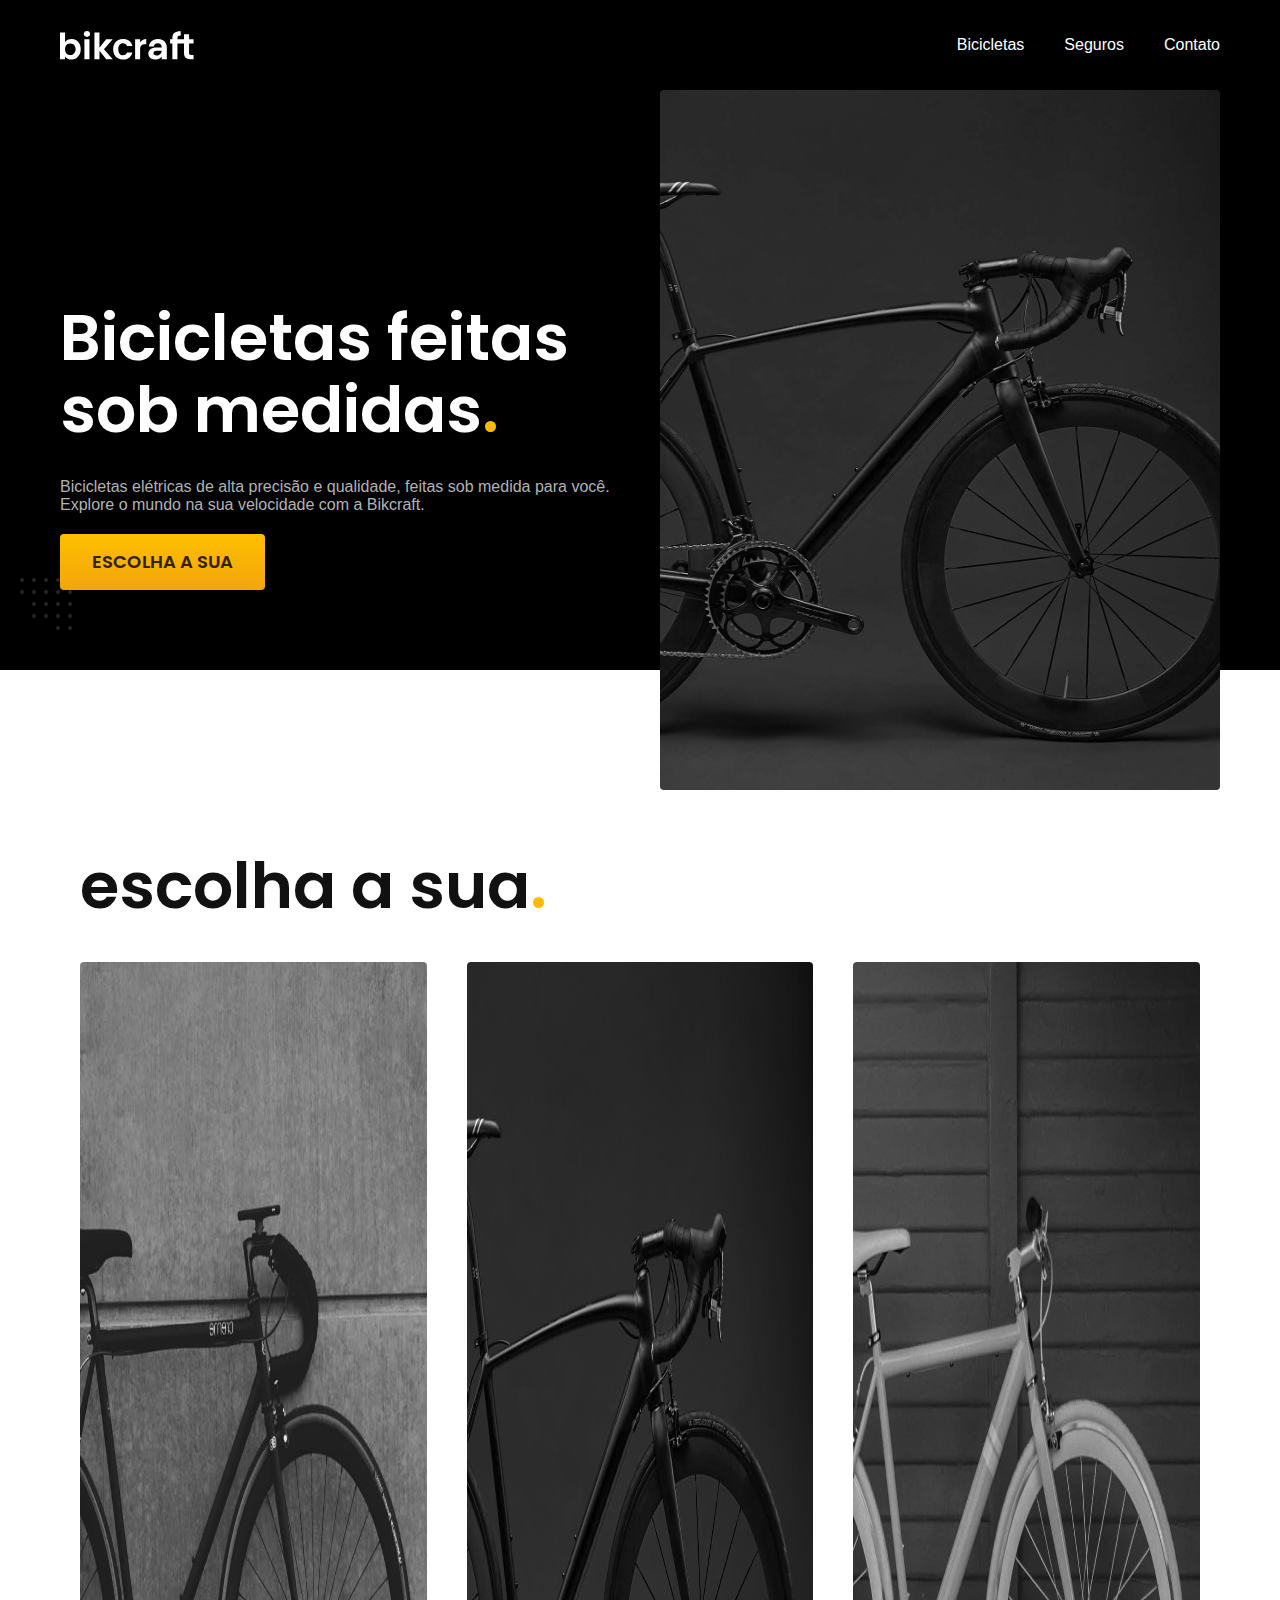
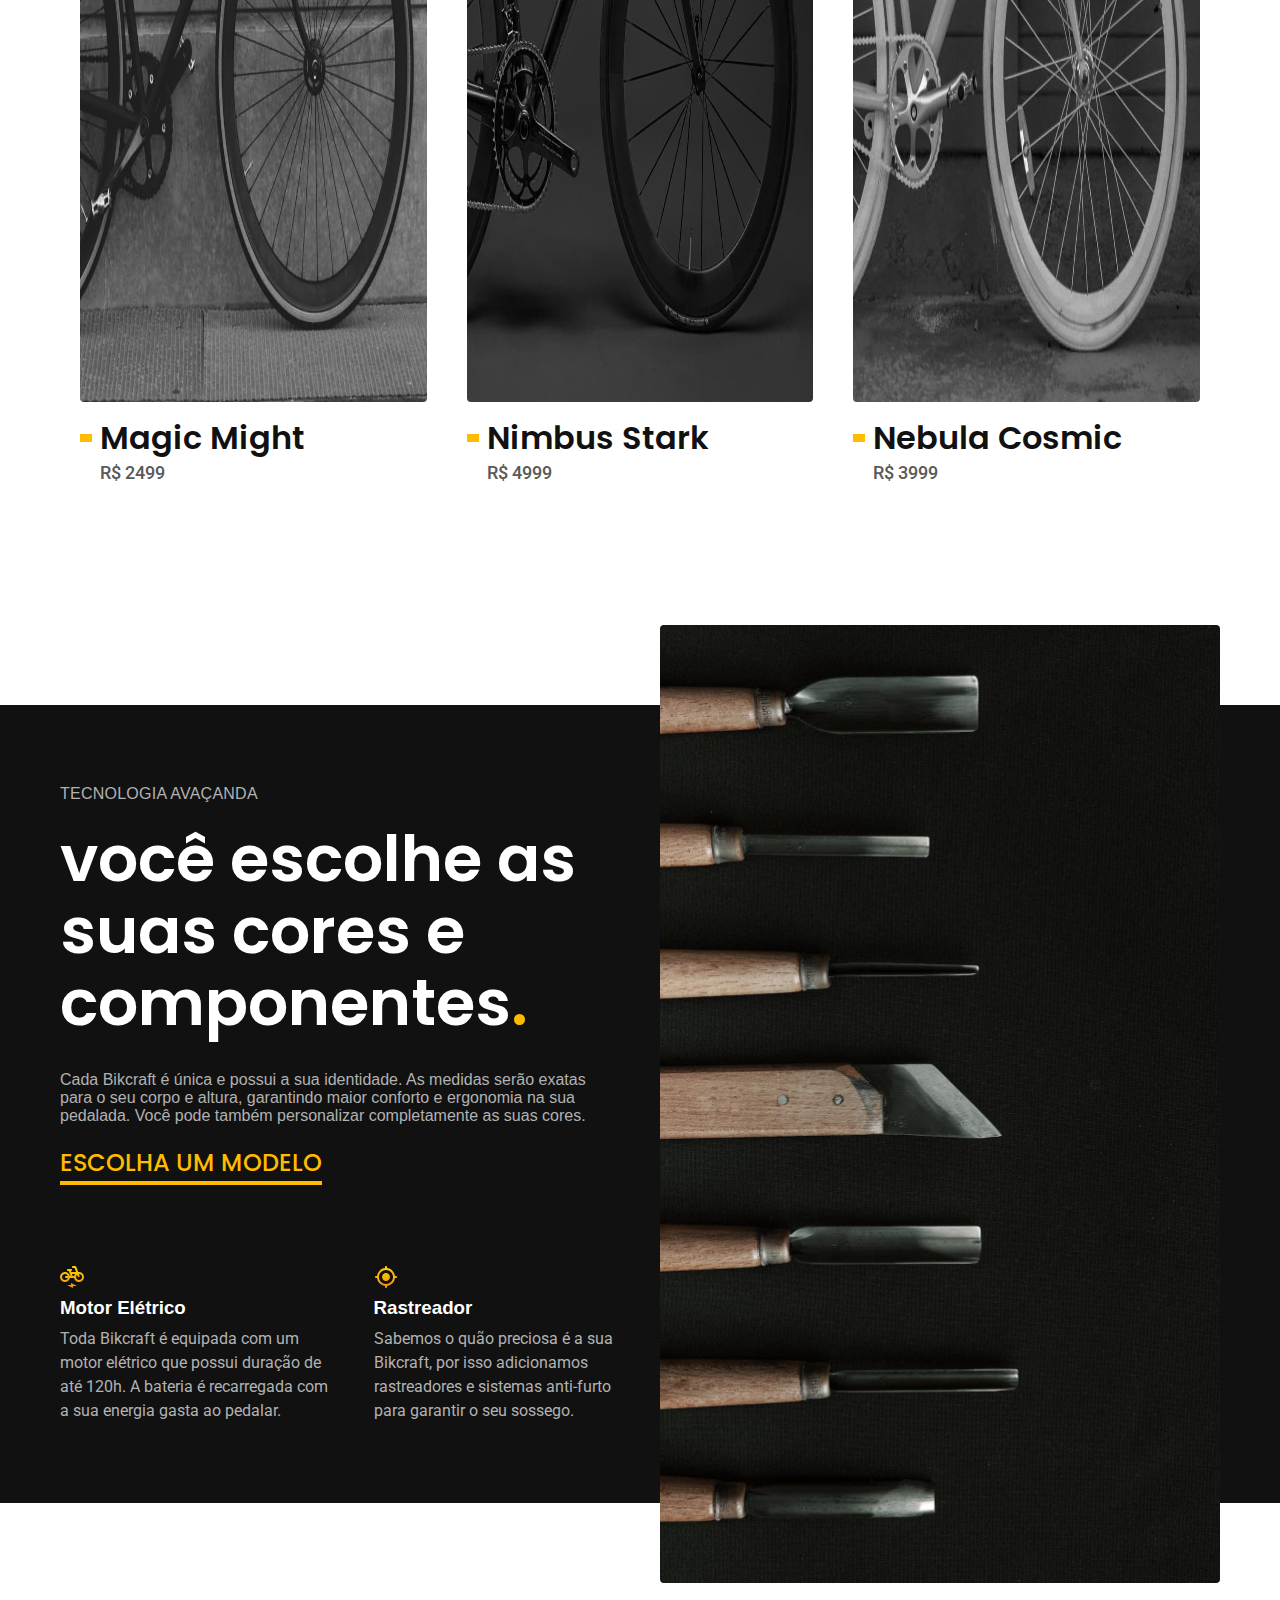
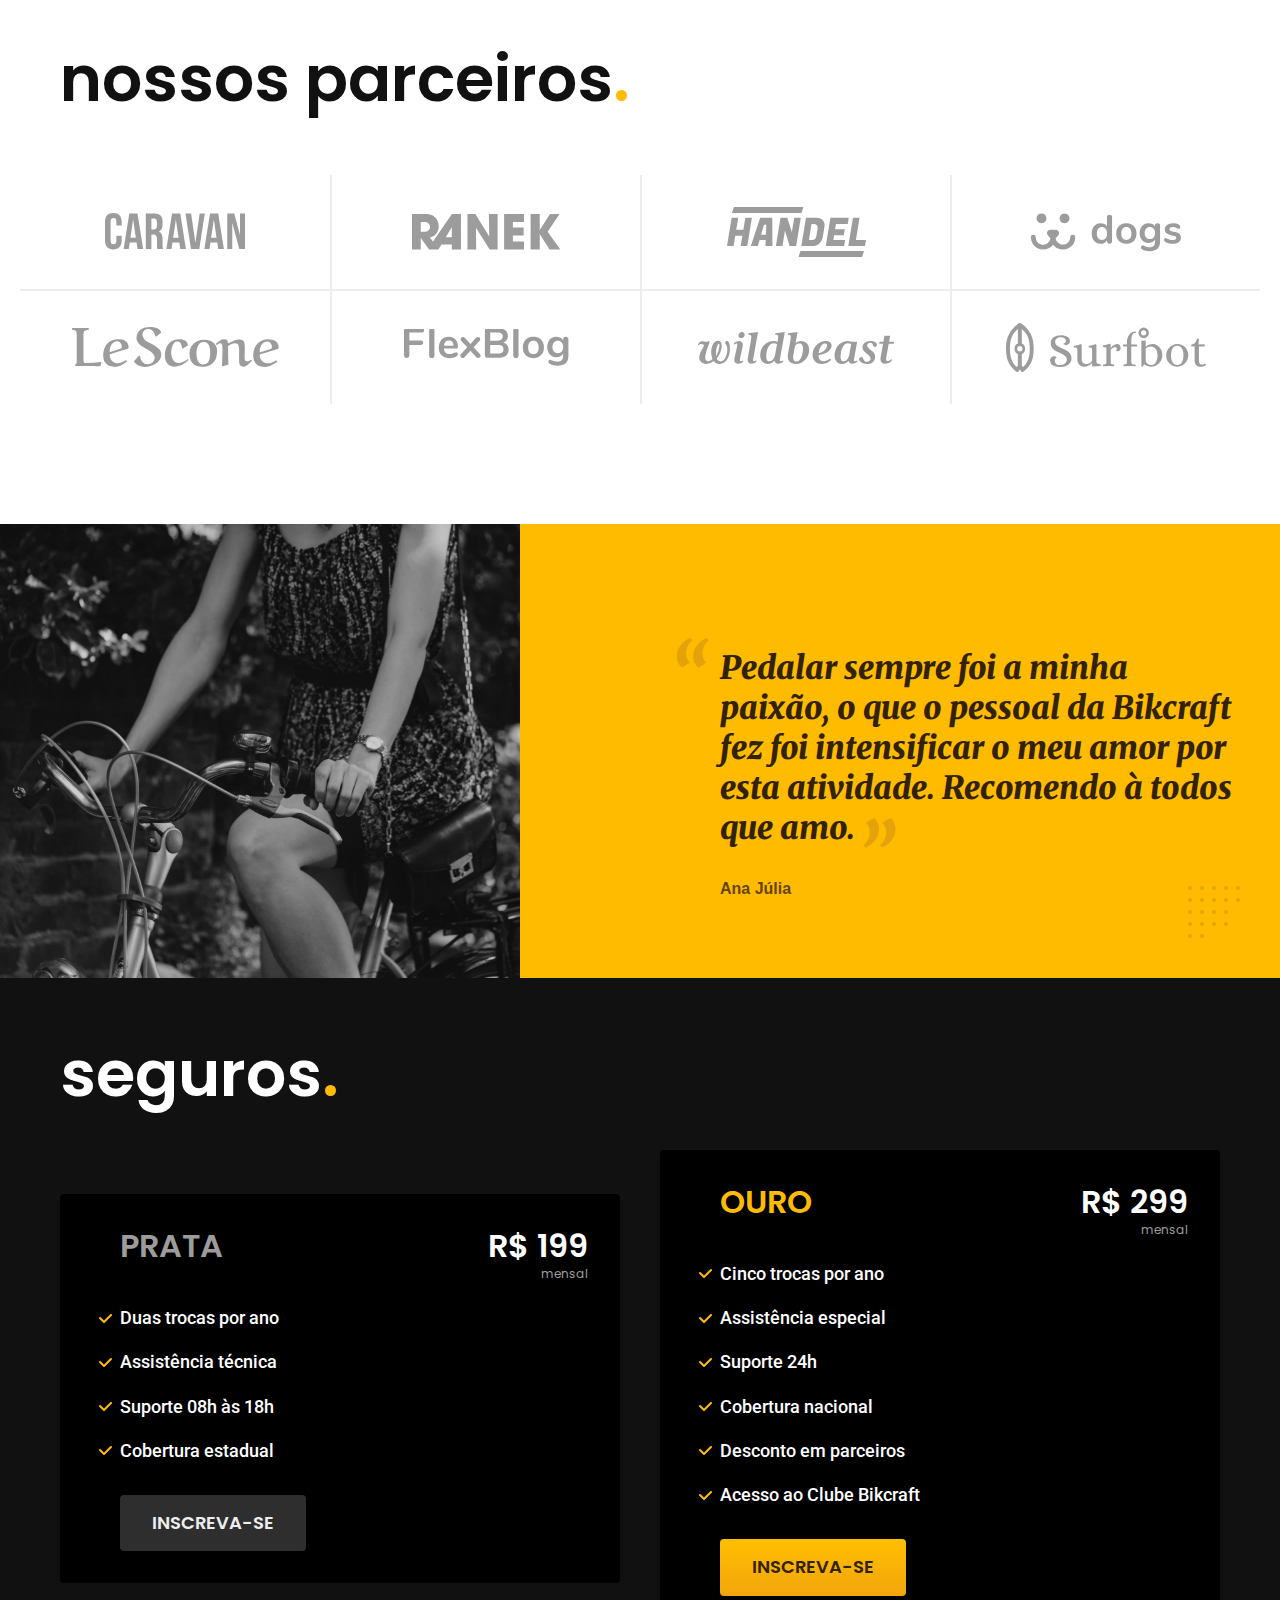
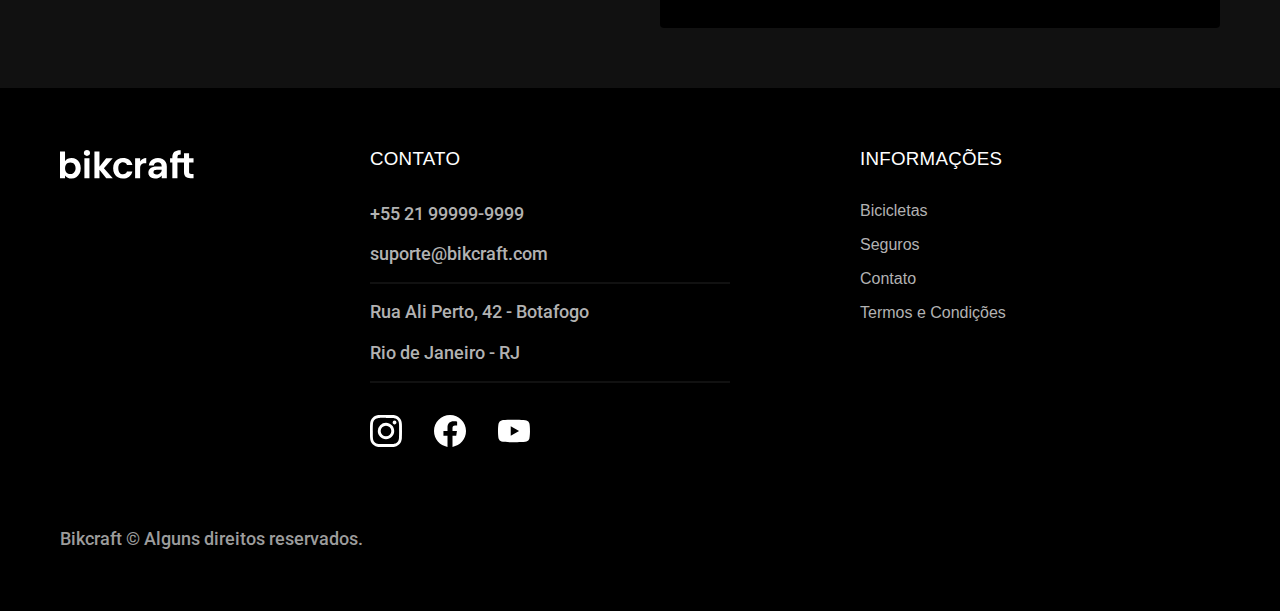
==== index.html @ 0cb0eb1e "decoração e otimização" ====
<!DOCTYPE html>
<html lang="pt-br">
<head>
  <meta charset="UTF-8">
  <meta name="viewport" content="width=device-width, initial-scale=1.0">
  <title>Bikcraft - Bicicletas Elétricas</title>
  <meta name="description" content="Bicicletas elétricas de alta precisão e qualidade, feitas sob medida para você. Explore o mundo na sua velocidade com a Bikcraft.">
 <link rel="preload" href="./css/style.css" as="style">
  <link rel="stylesheet" href="./css/style.css"></head>
<link rel="preconnect" href="https://fonts.googleapis.com">
<link rel="preconnect" href="https://fonts.gstatic.com" crossorigin>
<link href="https://fonts.googleapis.com/css2?family=Merriweather:ital,wght@1,900&family=Poppins:wght@400;600&family=Roboto:wght@400;500&display=swap" rel="stylesheet"></head>
<body>
  <header class="header-bg">
    <div class="header container">
      <a href="./">
        <img src="./img/bikcraft.svg" width="136" height="32" alt="Bikcraft">
      </a>

      <nav aria-label="primaria">
        <ul class="header-menu font-1-m cor-0">
          <li><a href="./bicicletas.html">Bicicletas</a></li>
          <li><a href="./seguros.html">Seguros</a></li>
          <li><a href="./contato.html">Contato</a></li>
        </ul>
      </nav>
    </div>
  </header>
    <main class="introducao-bg">
        <div class="introducao container">
          <div class="introducao-conteudo">
            <h1 class="cor-0 font-1-xxl">Bicicletas feitas sob medidas<span class="cor-p1">.</span></h1>
            <p class="font-2-l cor-5">Bicicletas elétricas de alta precisão e qualidade, feitas sob medida para você. Explore o mundo na sua velocidade com a Bikcraft.</p>
            <a class="botao" href="./bicicletas.html">Escolha a sua</a>
          </div> 
          <picture>
            <source media="(max-width: 800px)" src="./img/bicicletas/nimbus.jpg">
            <img src="./img/fotos/introducao.jpg" width="1280" height="1600" alt="Bicicleta eletrica preta.">
          </picture> 
          </div>
    </main>  
  <article class="bicicletas-lista container">    
    <h2 class="font-1-xxl container">escolha a sua<span class="cor-p1">.</span></h2>
    <ul >

      <li>
        <a href="./bicicletas/magic.html">
          <img src="./img/bicicletas/magic-home.jpg" width="920" height="1040"  alt="Bicicleta Preta">
          <h3 class="font-1-xl">Magic Might</h3>
        <span class="font-2-m cor-8">R$ 2499</span>
        </a>
      </li>

      <li>
        <a href="./bicicletas/nimbus.html">
          <img src="./img/bicicletas/nimbus-home.jpg" width="920" height="1040"  alt="Bicicleta cinza">
          <h3 class="font-1-xl">Nimbus Stark</h3>
          <span class="font-2-m cor-8">R$ 4999</span>
        </a>
      </li>

        <li>
          <a href="./bicicletas/nebula.html">
            <img src="./img/bicicletas/nebula-home.jpg"  width="920" height="1040"  alt="Bicicleta branca">
            <h3 class="font-1-xl">Nebula Cosmic</h3>
            <span class="font-2-m cor-8">R$ 3999</span>
          </a>
        </li>
            
    </ul>
  </article>

  <article class="tecnologia-bg">
    <div class="tecnologia container">
      <div class="tecnologia-conteudo">
        <span class="font-2-l-b cor-5">Tecnologia Avaçanda</span>
        <h2 class="font-1-xxl cor-0">você escolhe as suas cores e componentes<span class="cor-p1">.</span></h2>
        <p class="font-2-l  cor-5">Cada Bikcraft é única e possui a sua identidade. As medidas serão exatas para o seu corpo e altura, garantindo maior conforto e ergonomia na sua pedalada. Você pode também personalizar completamente as suas cores.</p>
        <a class="link" href="./bicicletas.html">Escolha um modelo</a>
        
        <div class="tecnologia-vantagens">
            <div>
              <img src="./img/icone/eletrica.svg" width="24" height="24" alt="">
              <h3 class="font-1-m cor-0">Motor Elétrico</h3>
              <p class="font-2-s cor-5">Toda Bikcraft é equipada com um motor elétrico que possui duração de até 120h. A bateria é recarregada com a sua energia gasta ao pedalar.
              </p>
            </div>

            <div>
              <img src="./img/icone/rastreador.svg" width="24" height="24" alt="">
              <h3 class="font-1-m cor-0">Rastreador</h3>
              <p class="font-2-s cor-5">Sabemos o quão preciosa é a sua Bikcraft, por isso adicionamos rastreadores e sistemas anti-furto para garantir o seu sossego.
              </p>
            </div>

        </div>

      </div>

      <div class="tecnologia-imagem">
        <img src="./img/fotos/tecnologia.jpg" width="1200" height="1920" alt="tecnologia" >
      </div>

    </div>
  </article>

  <section class="parceiros" aria-label="Nossos Parceiros">
    <h2 class="font-1-xxl container">nossos parceiros<span class="cor-p1">.</span></h2>

    <ul>

      <li><img src="./img/parceiros/caravan.svg" width="140" height="38" alt="caravan"></li>
      <li><img src="./img/parceiros/ranek.svg" width="149" height="36" alt="ranek"></li>
      <li><img src="./img/parceiros/handel.svg" width="139" height="50" alt="handel"></li>
      <li><img src="./img/parceiros/dogs.svg" width="152" height="39" alt="dogs"></li>
      <li><img src="./img/parceiros/lescone.svg" width="208" height="41" alt="lescone"></li>
      <li><img src="./img/parceiros/flexblog.svg" width="165" height="38" alt="flexblog"></li>
      <li><img src="./img/parceiros/wildbeast.svg" width="196" height="34" alt="wildbeast"></li>
      <li><img src="./img/parceiros/surfbot.svg" width="200" height="49" alt="surfbot"></li>

    </ul>
  </section>

  <section class="depoimento" aria-label="Depoimento">
    <div>
      <img src="./img/fotos/depoimento.jpg" width="1560" height="1360" alt="Pessoa pedalando uma bicicleta Bikcraft">
    </div>
    <div class="depoimento-conteudo">
      <blockquote class="font-1-xl cor-p5">
        <p>Pedalar sempre foi a minha paixão, o que o pessoal da Bikcraft fez foi intensificar o meu amor por esta atividade. Recomendo à todos que amo.</p>
      </blockquote>
      <span class="font-1-m-b cor-p4">Ana Júlia</span>
    </div>
  </section>

  <article class="seguros-bg">
    <div class="seguros container">
      <h2 class="font-1-xxl cor-0">seguros<span class="cor-p1">.</span></h2>
      <div class="seguros-item">
        <h3 class="font-1-xl cor-6">PRATA</h3>
        <span class="font-1-xl cor-0">R$ 199 <span class="font-1-xs cor-6">mensal</span></span>

        <ul class="font-2-m cor-0">
          <li>Duas trocas por ano</li>
          <li>Assistência técnica</li>
          <li>Suporte 08h às 18h</li>
          <li>Cobertura estadual</li>
        </ul>
        <a class="botao secundario" href="./orcamento.html">Inscreva-se</a>
      </div>

      <div class="seguros-item">
        <h3 class="font-1-xl cor-p1">OURO</h3>
        <span class="font-1-xl cor-0">R$ 299 <span class="font-1-xs cor-6">mensal</span></span>

        <ul class="font-2-m cor-0">
          <li>Cinco trocas por ano</li>
          <li>Assistência especial</li>
          <li>Suporte 24h</li>
          <li>Cobertura nacional</li>
          <li>Desconto em parceiros</li>
          <li>Acesso ao Clube Bikcraft</li>
        </ul>
        <a class="botao" href="./orcamento.html">Inscreva-se</a>
      </div>
    </div>   
  </article>

  <footer class="footer-bg">
    <div class="footer container">
      <img src="./img/bikcraft.svg" width="136" height="32"  alt="bikcraft">
      <div class="footer-contato">
        <h3 class="font-2-l-b cor-0">Contato</h3>
        <ul class=" font-2-m cor-5">
          <li><a href="tel:+5521999999999">+55 21 99999-9999</a></li>
          <li><a href="mailto:suporte@bikcraft.com">suporte@bikcraft.com</a></li>
          <li>Rua Ali Perto, 42 - Botafogo</li>
          <li>Rio de Janeiro - RJ</li>
        </ul>
        <div class="footer-redes">
          
          <a href="">
            <img src="./img/redes/instagram.svg" width="32" height="32" alt="instagram">
          </a>

          <a href="">
            <img src="./img/redes/facebook.svg" width="32" height="32" alt="facebook">
          </a>

          <a href="">
            <img src="./img/redes/youtube.svg" width="32" height="32" alt="youtube">
          </a>
        </div>
      </div>
      <div class="footer-informacao">
        <h3 class="font-2-l-b cor-0">Informações</h3>
        <nav>
          <ul class="font-1-m cor-5">
            <li><a href="./bicicletas.html">Bicicletas</a></li>
            <li><a href="./seguros.html">Seguros</a></li>
            <li><a href="./contato.html">Contato</a></li>
            <li><a href="./termos.html">Termos e Condições</li></a></li>
          </ul>
        </nav>
      </div>
      <p class="footer-copy font-2-m cor-6">Bikcraft © Alguns direitos reservados.</p>
    </div>
  </footer>

</body>
</html>
---- css/style.css ----
@import "./global/global.css";
@import "./utilidades/tipografia.css";
@import "./utilidades/cores.css";

@import "./global/header.css";
@import "./global/footer.css";


/* Utilidaddes */
@import "./utilidades/componentes.css";
@import "./utilidades/formulario.css";

/* Home */
@import "./home/introducao.css";
@import "./home/tecnologia.css";
@import "./home/parceiros.css";
@import "./home/depoimento.css";

/* Bicicletas */
@import "./bicicletas/bicicletas-lista.css";
@import "./bicicletas/bicicletas.css";

/* Bicicleta */
@import "./bicicleta/bicicleta.css";
@import "./bicicleta/seguro.css";

/* seguros */
@import "./seguros/seguros.css";
@import "./seguros/vantagens.css";
@import "./seguros/perguntas.css";

/* Contato*/
@import "./contato/contato.css";
@import "./contato/lojas.css";

/* Orçamento */
@import "./orcamento/orcamento.css";

/* Termos*/
@import "./termos/termos.css";
---- css/style.css ----
@import "./global/global.css";
@import "./utilidades/tipografia.css";
@import "./utilidades/cores.css";

@import "./global/header.css";
@import "./global/footer.css";


/* Utilidaddes */
@import "./utilidades/componentes.css";
@import "./utilidades/formulario.css";

/* Home */
@import "./home/introducao.css";
@import "./home/tecnologia.css";
@import "./home/parceiros.css";
@import "./home/depoimento.css";

/* Bicicletas */
@import "./bicicletas/bicicletas-lista.css";
@import "./bicicletas/bicicletas.css";

/* Bicicleta */
@import "./bicicleta/bicicleta.css";
@import "./bicicleta/seguro.css";

/* seguros */
@import "./seguros/seguros.css";
@import "./seguros/vantagens.css";
@import "./seguros/perguntas.css";

/* Contato*/
@import "./contato/contato.css";
@import "./contato/lojas.css";

/* Orçamento */
@import "./orcamento/orcamento.css";

/* Termos*/
@import "./termos/termos.css";
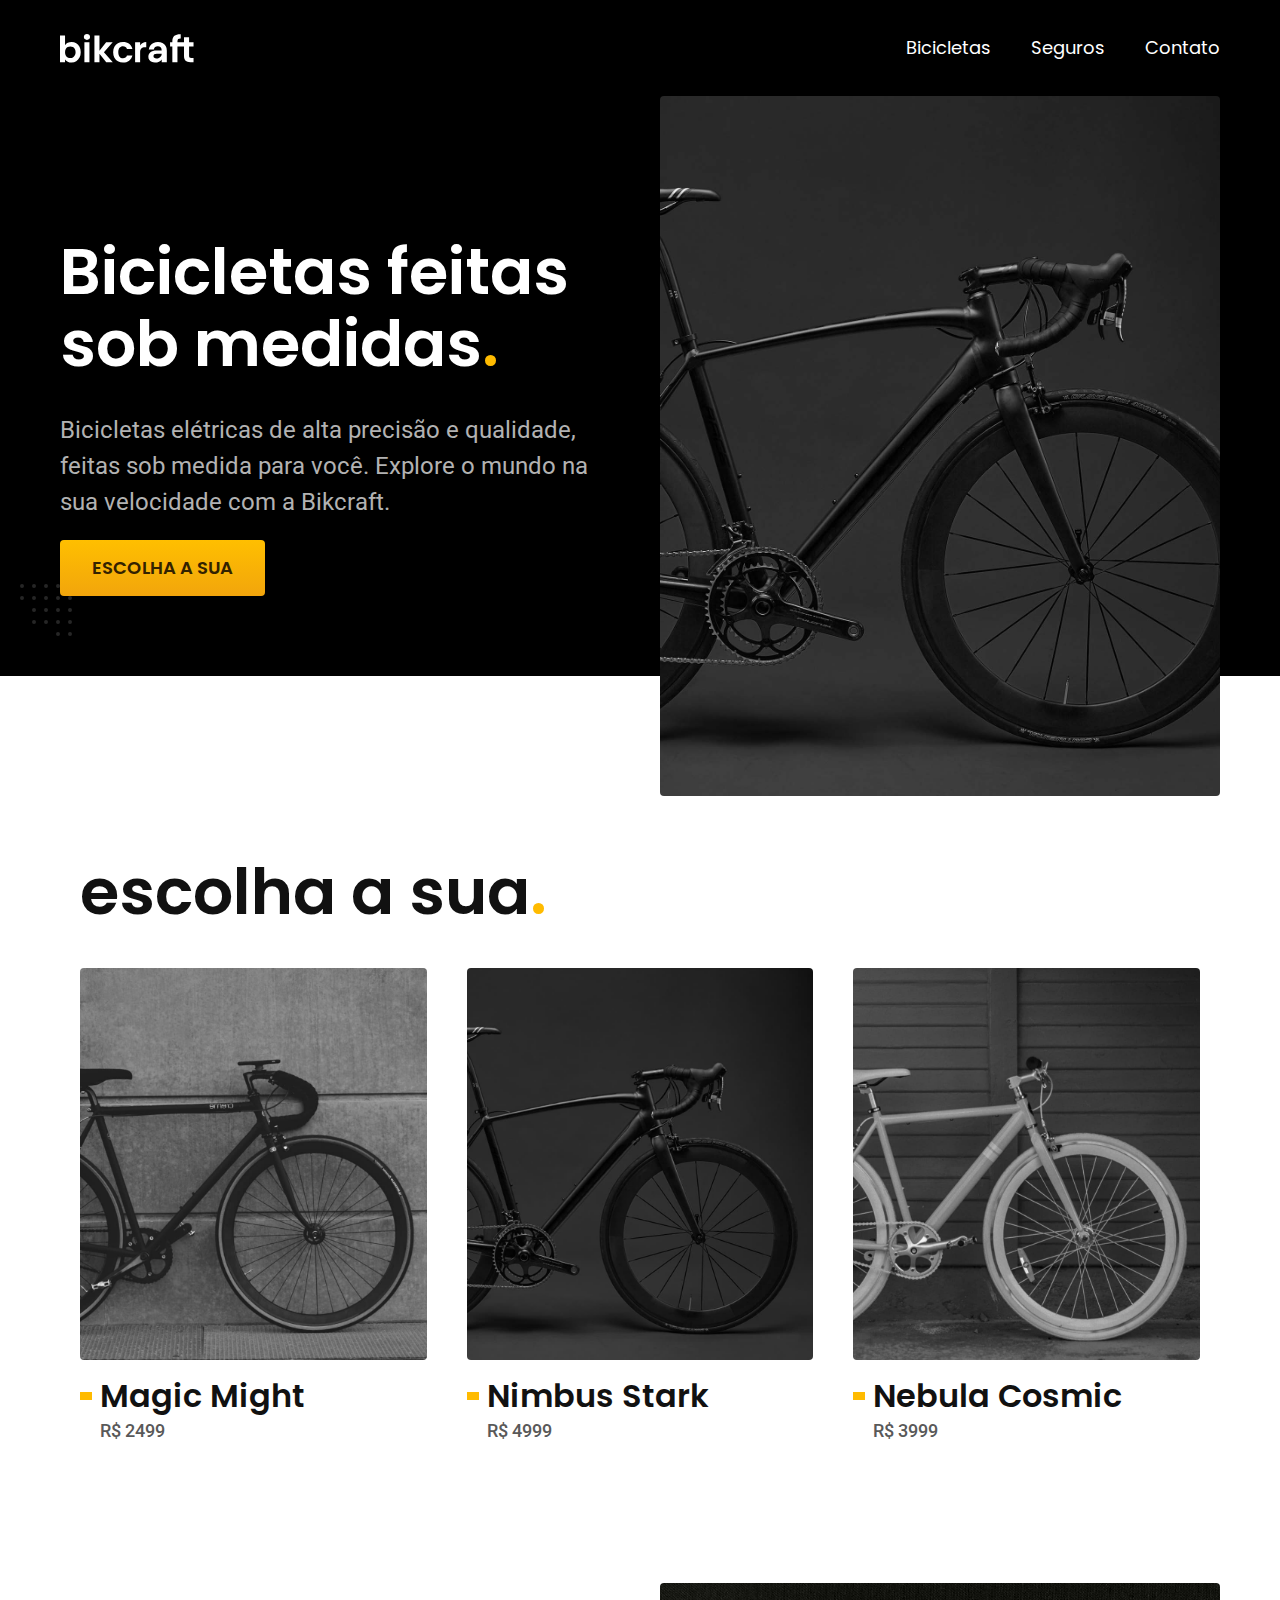
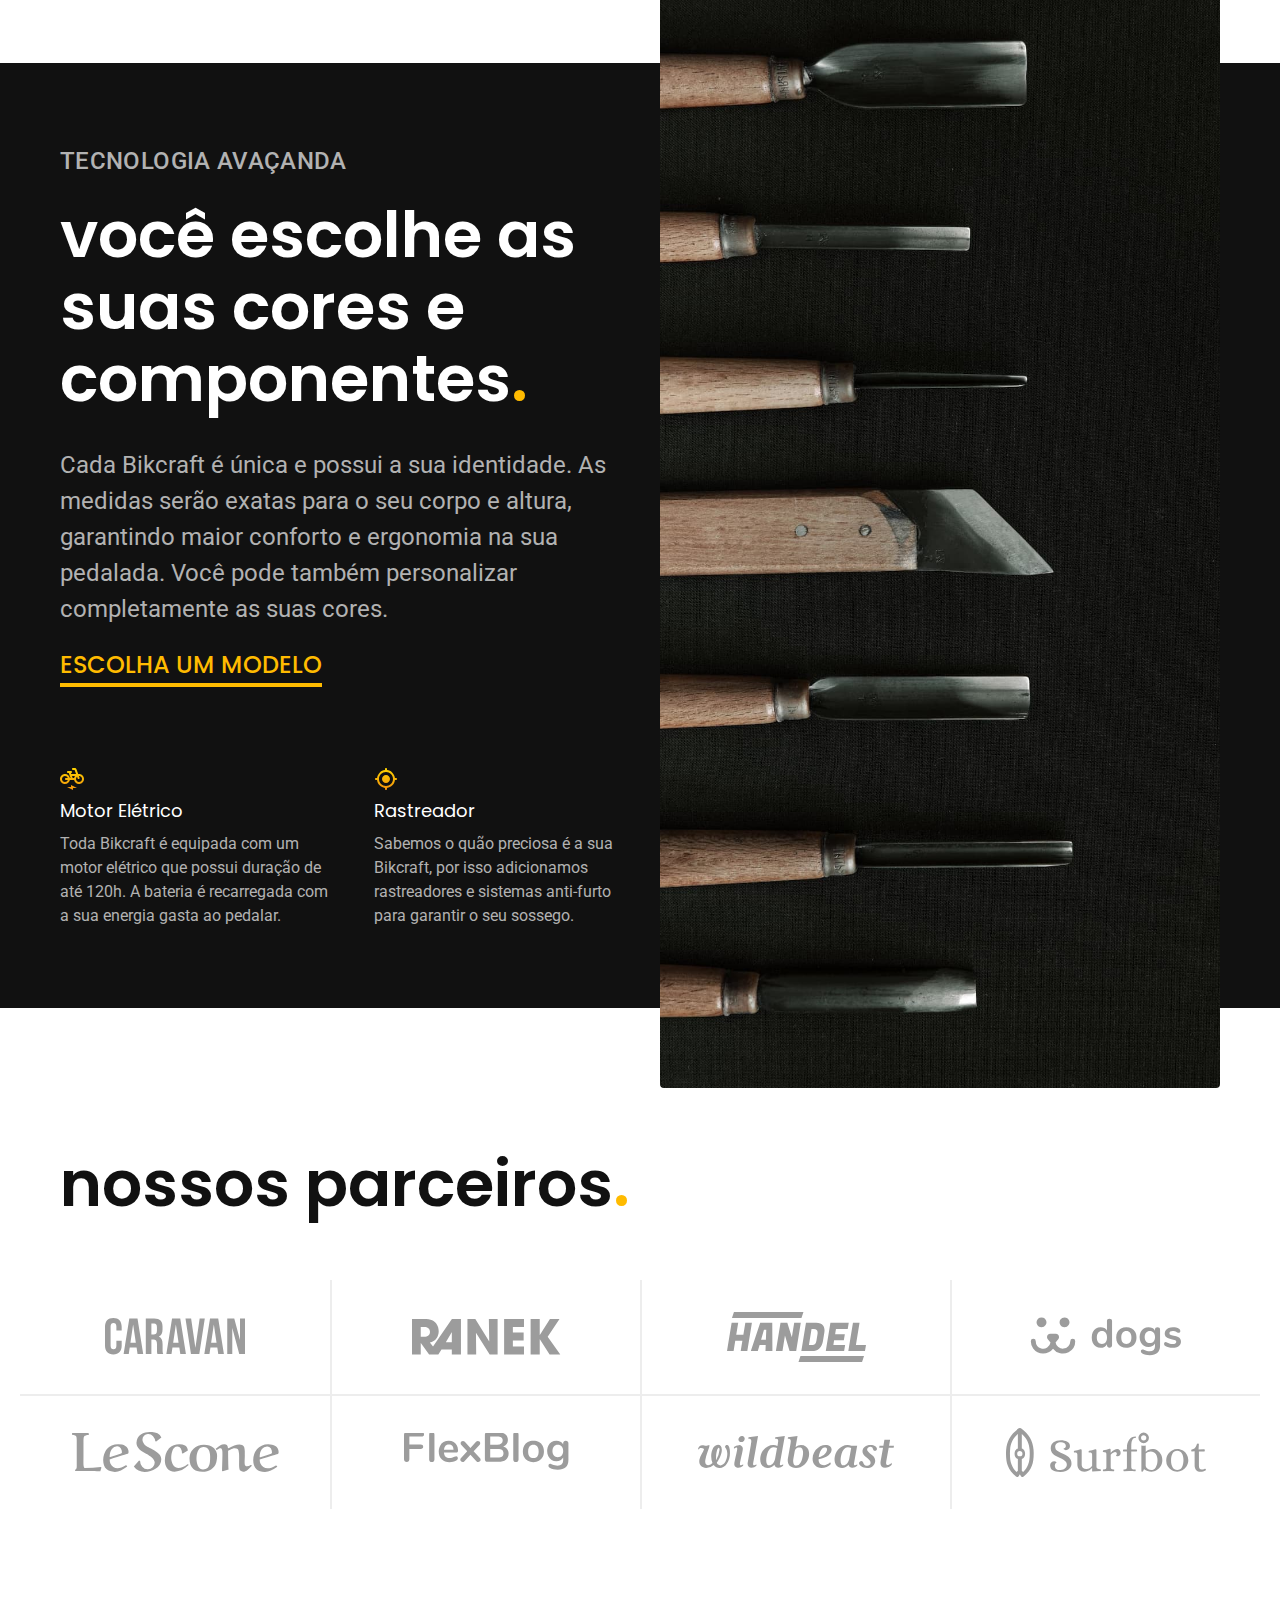
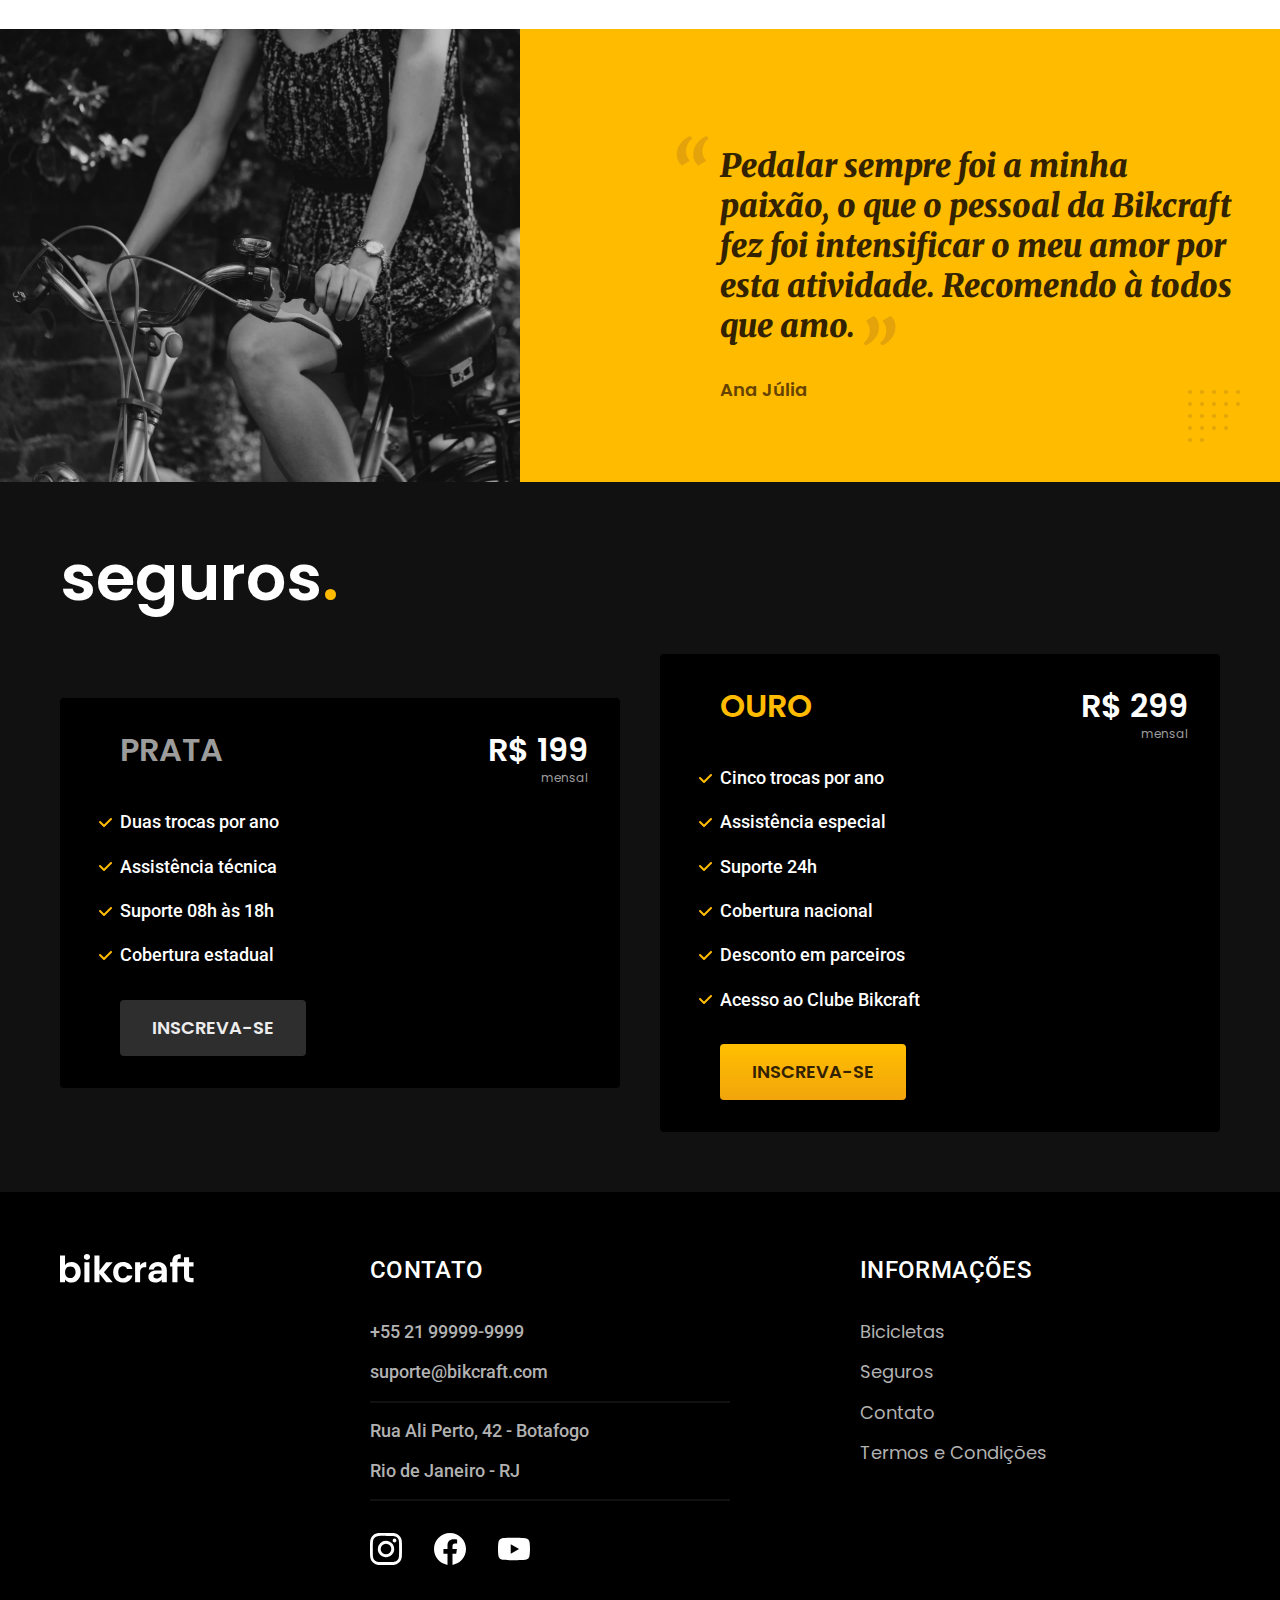
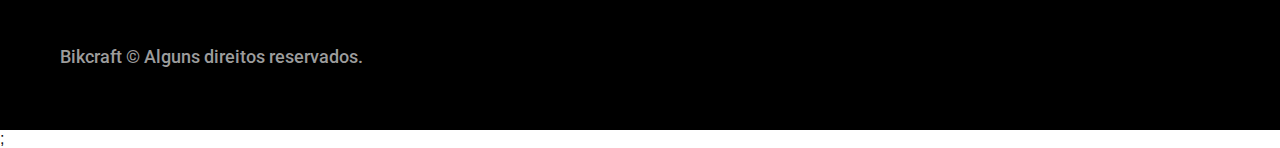
==== commit 76cf4af4: "plugin-animacao-js" ====
--- a/index.html
+++ b/index.html
@@ -26,14 +26,14 @@
       </nav>
     </div>
   </header>
-    <main class="introducao-bg">
+    <main class="introducao-bg" >
         <div class="introducao container">
           <div class="introducao-conteudo">
-            <h1 class="cor-0 font-1-xxl">Bicicletas feitas sob medidas<span class="cor-p1">.</span></h1>
-            <p class="font-2-l cor-5">Bicicletas elétricas de alta precisão e qualidade, feitas sob medida para você. Explore o mundo na sua velocidade com a Bikcraft.</p>
-            <a class="botao" href="./bicicletas.html">Escolha a sua</a>
+            <h1 class="cor-0 font-1-xxl fadeInDown" data-anime="200">Bicicletas feitas sob medidas<span class="cor-p1">.</span></h1>
+            <p class="font-2-l cor-5 fadeInLeft" data-anime="400">Bicicletas elétricas de alta precisão e qualidade, feitas sob medida para você. Explore o mundo na sua velocidade com a Bikcraft.</p>
+            <a class="botao fadeInUp" href="./bicicletas.html" data-anime="600">Escolha a sua</a>
           </div> 
-          <picture>
+          <picture class="fadeInRight" data-anime="800">
             <source media="(max-width: 800px)" src="./img/bicicletas/nimbus.jpg">
             <img src="./img/fotos/introducao.jpg" width="1280" height="1600" alt="Bicicleta eletrica preta.">
           </picture> 
@@ -206,6 +206,10 @@
       <p class="footer-copy font-2-m cor-6">Bikcraft © Alguns direitos reservados.</p>
     </div>
   </footer>
-
+  
+  <script src="./js/plugins/simple-anime.js"></script>;
+
+  <script src="./js/script.js"></script>
+ 
 </body>
 </html>--- a/css/style.css
+++ b/css/style.css
@@ -9,6 +9,7 @@
 /* Utilidaddes */
 @import "./utilidades/componentes.css";
 @import "./utilidades/formulario.css";
+@import "./utilidades/animacao.css";
 
 /* Home */
 @import "./home/introducao.css";
--- a/css/style.css
+++ b/css/style.css
@@ -9,6 +9,7 @@
 /* Utilidaddes */
 @import "./utilidades/componentes.css";
 @import "./utilidades/formulario.css";
+@import "./utilidades/animacao.css";
 
 /* Home */
 @import "./home/introducao.css";
